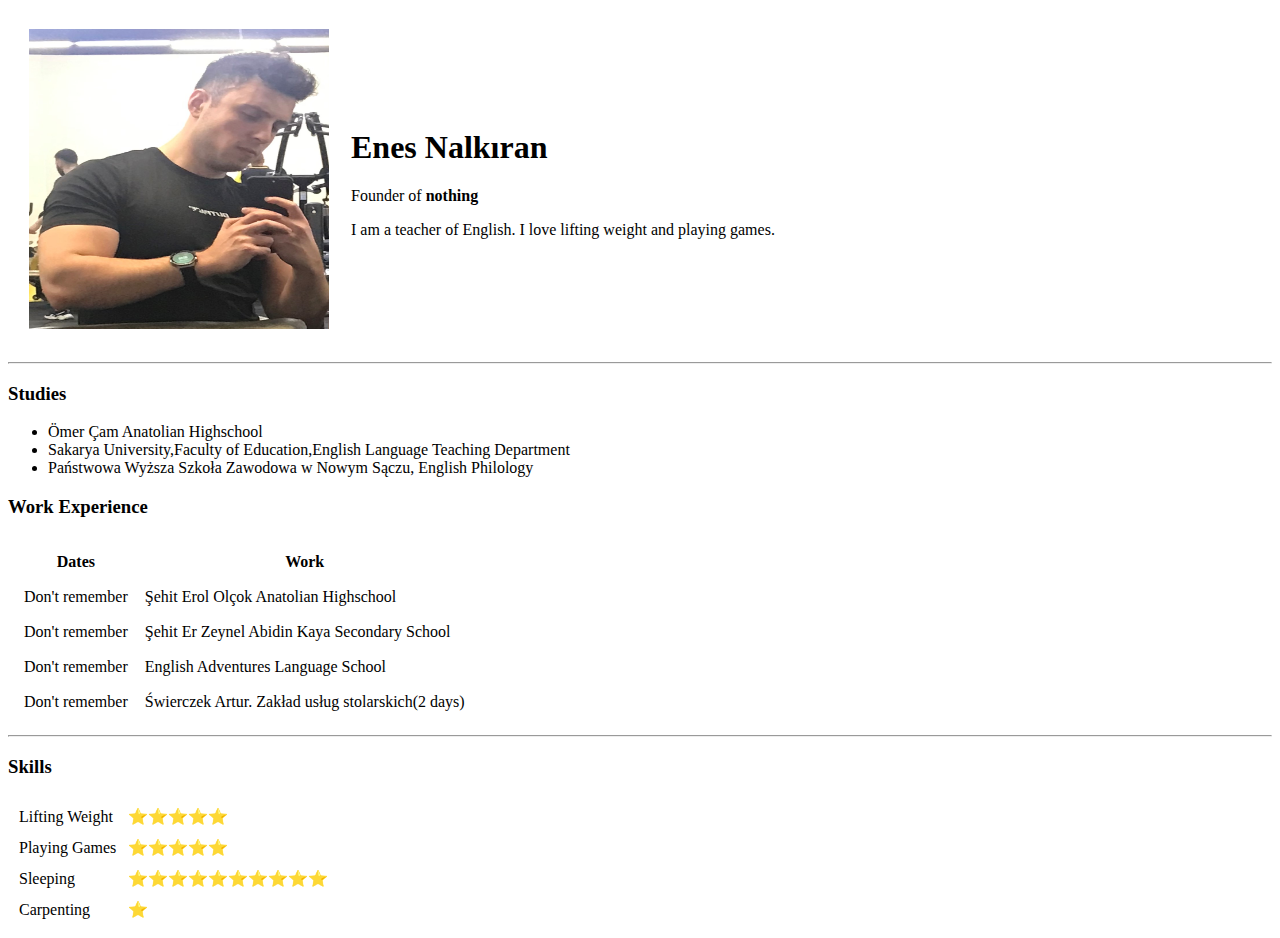
==== index.html @ b9405a16 "Rename 1.html to index.html" ====
<!DOCTYPE html>
<html lang="en">
<head>
    <meta charset="UTF-8">
    <meta http-equiv="X-UA-Compatible" content="IE=edge">
    <meta name="viewport" content="width=device-width, initial-scale=1.0">
    <title>Document</title>
</head>
<body>
    <table cellspacing="20">
        <tr>
            <td><img src="IMG_3890.jpg" alt="enes" width="300" height="300"></td>
            <td ><h1>Enes Nalkıran</h1>
                <p>Founder of <strong>nothing</strong></p>
                <p>I am a teacher of English. I love lifting weight and playing games.</p></td>
        </tr>
    </table>
    
    
    <hr>
    <h3>Studies</h3>
    <ul>
        <li>Ömer Çam Anatolian Highschool</li>
        <li>Sakarya University,Faculty of Education,English Language Teaching Department</li>
        <li>Państwowa Wyższa Szkoła Zawodowa w Nowym Sączu, English Philology</li>
    </ul>
    <h3>Work Experience</h3>
    <table cellspacing="15">
    <thead>
        <tr>
            <th>Dates</th>
            <th>Work</th>
        </tr>
    </thead>
    <tbody>
        <tr>
        <td>Don't remember</td>
        <td>Şehit Erol Olçok Anatolian Highschool</td>
    </tr>
    <tr>
        <td>Don't remember</td>
        <td>Şehit Er Zeynel Abidin Kaya Secondary School</td>
    </tr>
    <tr>
        <td>Don't remember</td>
        <td>English Adventures Language School</td>
    </tr>
    <tr>
        <td>Don't remember</td>
        <td>Świerczek Artur. Zakład usług stolarskich(2 days)</td>
    </tr>
    </tbody>
</table>
<hr>
<h3>Skills</h3>
<table cellspacing="10">
    <tr>
        <td>Lifting Weight</td>
        <td>⭐⭐⭐⭐⭐</td>
    </tr>
    <tr>
        <td>Playing Games</td>
        <td>⭐⭐⭐⭐⭐</td>
    </tr>
    <tr>
        <td>Sleeping</td>
        <td>⭐⭐⭐⭐⭐⭐⭐⭐⭐⭐</td>
    </tr>
    <tr>
        <td>Carpenting</td>
        <td>⭐</td>
    </tr>
</table>
</body>
</html>
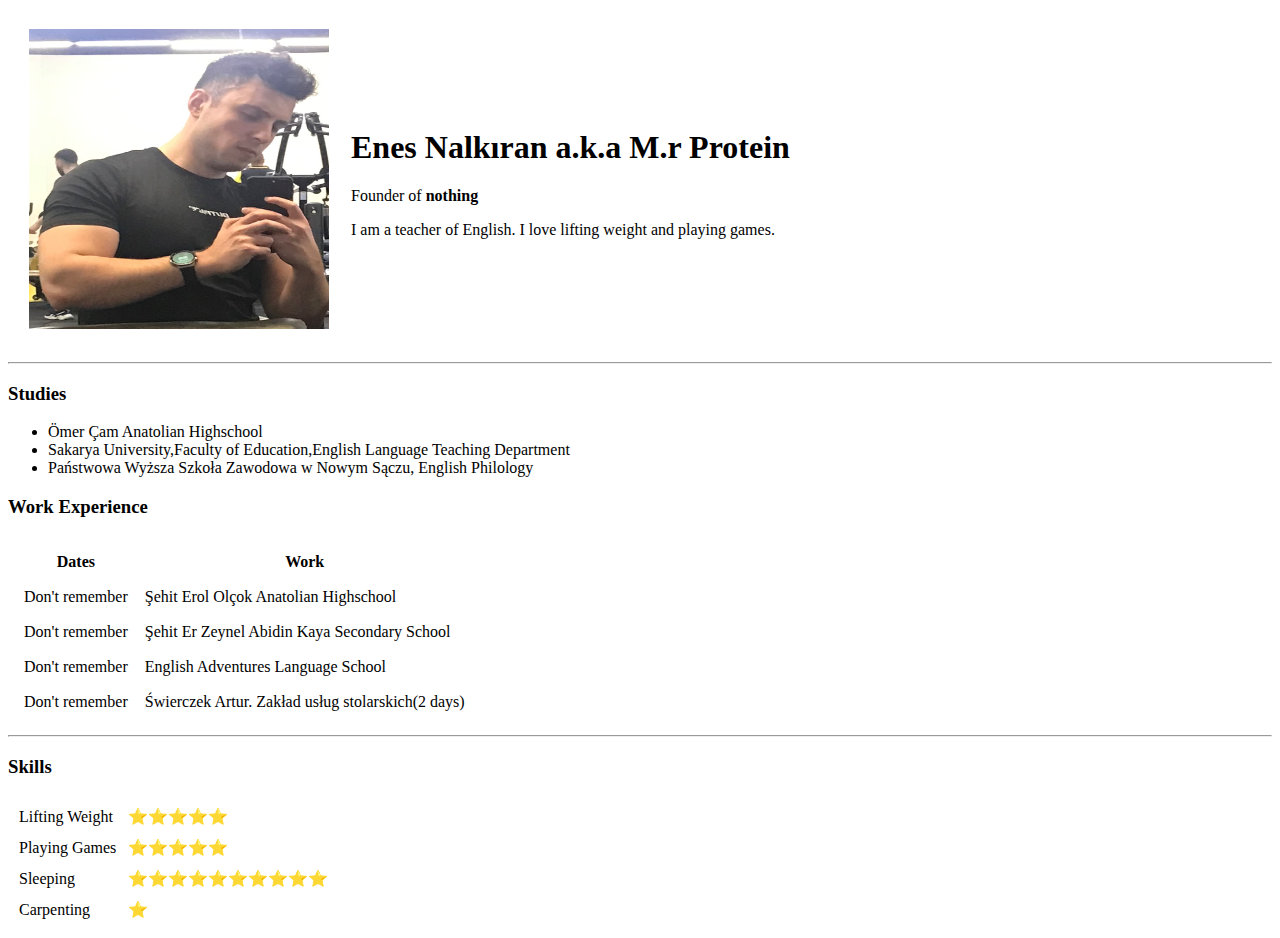
==== commit e5b3439b: "Changed Name" ====
--- a/index.html
+++ b/index.html
@@ -10,7 +10,7 @@
     <table cellspacing="20">
         <tr>
             <td><img src="IMG_3890.jpg" alt="enes" width="300" height="300"></td>
-            <td ><h1>Enes Nalkıran</h1>
+            <td ><h1>Enes Nalkıran a.k.a M.r Protein</h1>
                 <p>Founder of <strong>nothing</strong></p>
                 <p>I am a teacher of English. I love lifting weight and playing games.</p></td>
         </tr>
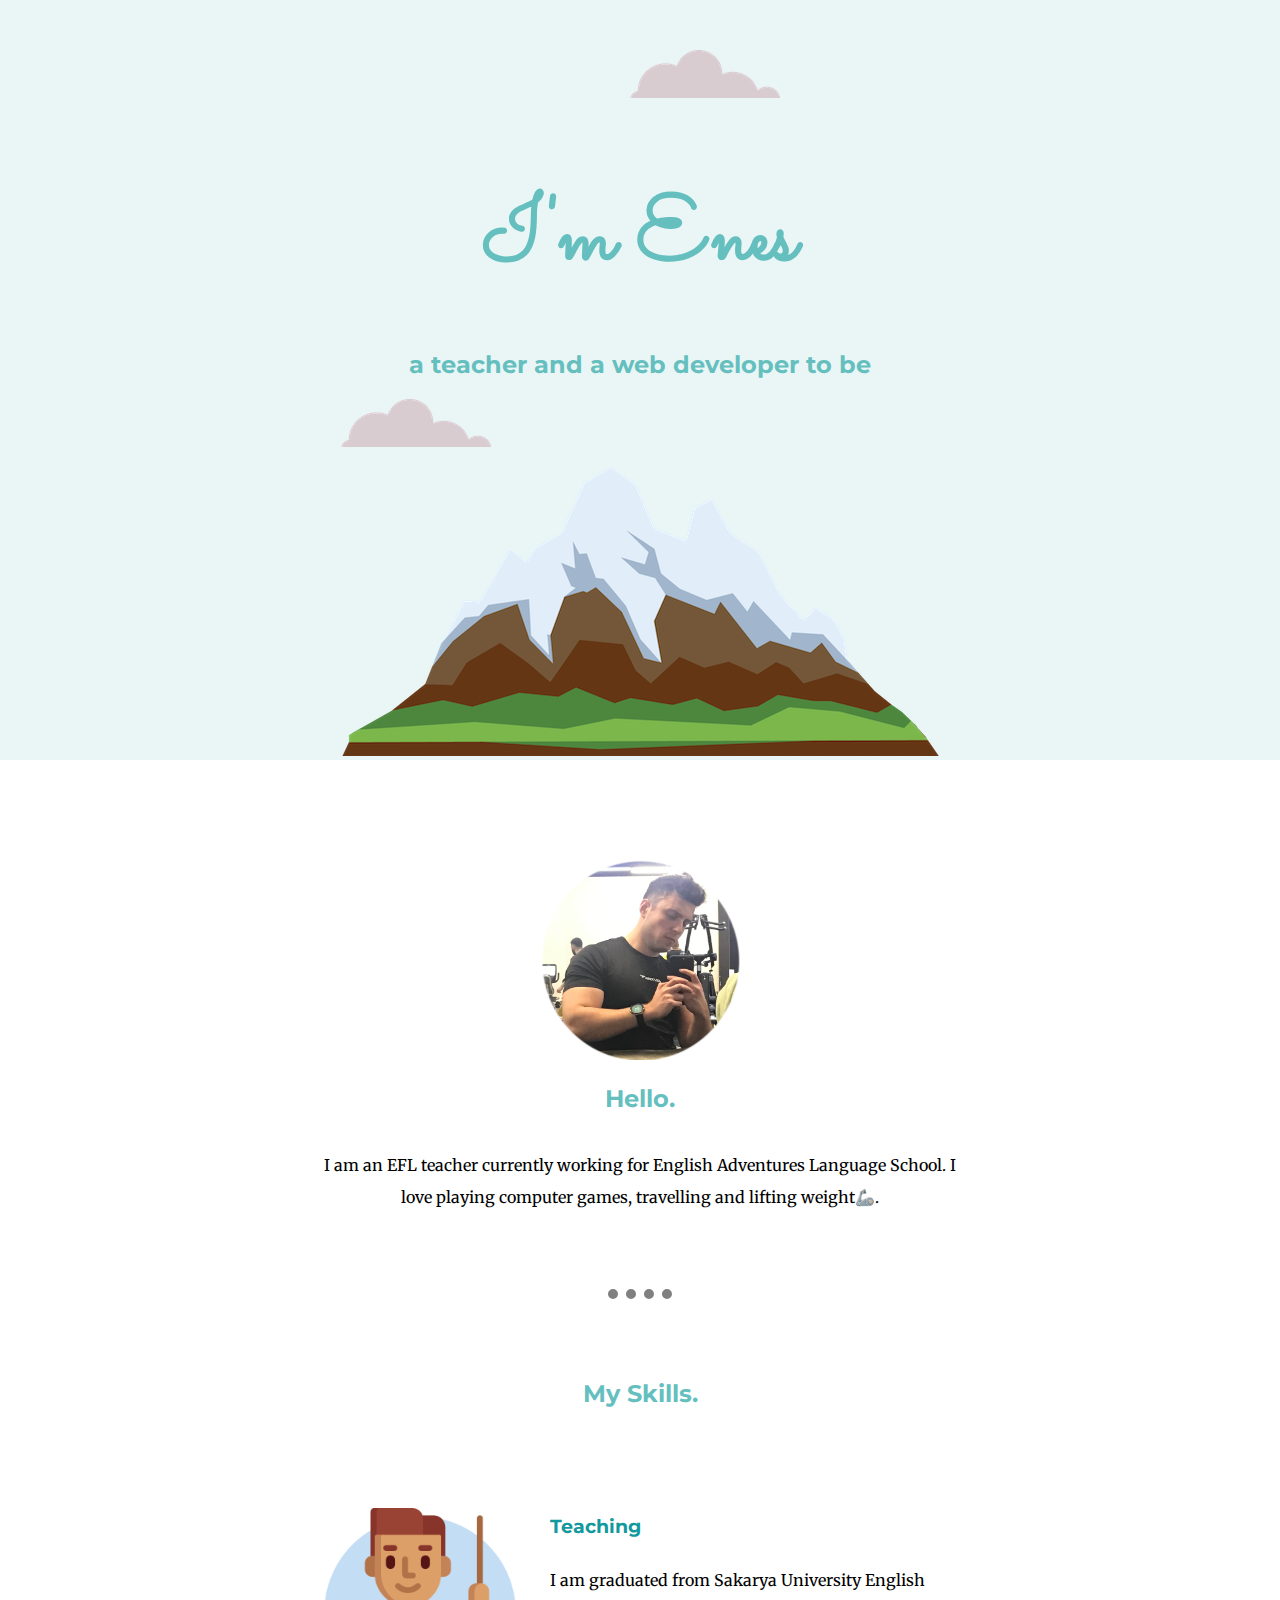
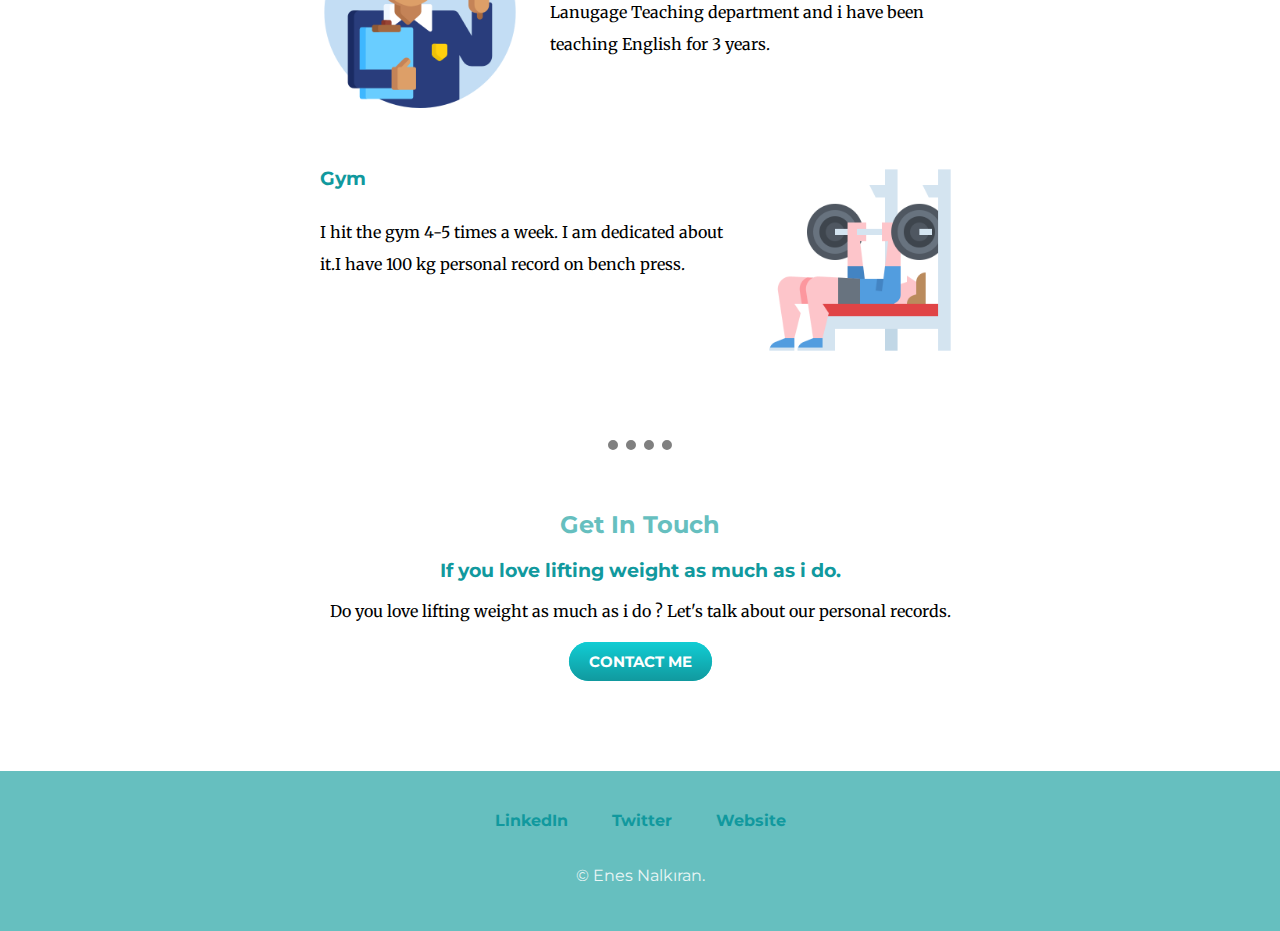
==== commit 94cdcc39: "New page" ====
--- a/index.html
+++ b/index.html
@@ -4,73 +4,57 @@
     <meta charset="UTF-8">
     <meta http-equiv="X-UA-Compatible" content="IE=edge">
     <meta name="viewport" content="width=device-width, initial-scale=1.0">
-    <title>Document</title>
+    <link rel="stylesheet" href="css/styles.css">
+    <link rel="icon" href="favicon.ico">
+    <link rel="preconnect" href="https://fonts.googleapis.com">
+<link rel="preconnect" href="https://fonts.gstatic.com" crossorigin>
+<link href="https://fonts.googleapis.com/css2?family=Merriweather&family=Montserrat&family=Sacramento&display=swap" rel="stylesheet">
+    <title>Enes</title>
 </head>
 <body>
-    <table cellspacing="20">
-        <tr>
-            <td><img src="IMG_3890.jpg" alt="enes" width="300" height="300"></td>
-            <td ><h1>Enes Nalkıran a.k.a M.r Protein</h1>
-                <p>Founder of <strong>nothing</strong></p>
-                <p>I am a teacher of English. I love lifting weight and playing games.</p></td>
-        </tr>
-    </table>
-    
-    
-    <hr>
-    <h3>Studies</h3>
-    <ul>
-        <li>Ömer Çam Anatolian Highschool</li>
-        <li>Sakarya University,Faculty of Education,English Language Teaching Department</li>
-        <li>Państwowa Wyższa Szkoła Zawodowa w Nowym Sączu, English Philology</li>
-    </ul>
-    <h3>Work Experience</h3>
-    <table cellspacing="15">
-    <thead>
-        <tr>
-            <th>Dates</th>
-            <th>Work</th>
-        </tr>
-    </thead>
-    <tbody>
-        <tr>
-        <td>Don't remember</td>
-        <td>Şehit Erol Olçok Anatolian Highschool</td>
-    </tr>
-    <tr>
-        <td>Don't remember</td>
-        <td>Şehit Er Zeynel Abidin Kaya Secondary School</td>
-    </tr>
-    <tr>
-        <td>Don't remember</td>
-        <td>English Adventures Language School</td>
-    </tr>
-    <tr>
-        <td>Don't remember</td>
-        <td>Świerczek Artur. Zakład usług stolarskich(2 days)</td>
-    </tr>
-    </tbody>
-</table>
-<hr>
-<h3>Skills</h3>
-<table cellspacing="10">
-    <tr>
-        <td>Lifting Weight</td>
-        <td>⭐⭐⭐⭐⭐</td>
-    </tr>
-    <tr>
-        <td>Playing Games</td>
-        <td>⭐⭐⭐⭐⭐</td>
-    </tr>
-    <tr>
-        <td>Sleeping</td>
-        <td>⭐⭐⭐⭐⭐⭐⭐⭐⭐⭐</td>
-    </tr>
-    <tr>
-        <td>Carpenting</td>
-        <td>⭐</td>
-    </tr>
-</table>
+    <div class="top-container">
+        <img class="top-cloud" src="images/cloud.png" alt="cloudimage">
+        <h1>I'm Enes</h1>
+        <h2>a teacher and a web developer to be</h2>
+        <img class="bottom-cloud" src="images/cloud.png" alt="cloudimage">
+        <img src="images/mountain.png" alt="mountainimage">
+    </div>
+    <div class="middle-container">
+        <div class="profile">
+          <img class="enes" src="images/Adsız.png" alt="me">
+          <h2>Hello.</h2>
+          <p class="profile-explanation">I am an EFL teacher currently working for English Adventures Language School. I love playing computer games, travelling and lifting weight🦾.</p>
+        </div>
+        <hr>
+        <div class="skills">
+          <h2>My Skills.</h2>
+          <div class="skill-row">
+            <img class="teaching" src="images/teacher.png" alt="">
+            <h3>Teaching</h3>
+            <p>I am graduated from Sakarya University English Lanugage Teaching department and i have been teaching English for 3 years.</p>
+          </div>
+          <div class="skill-row">
+            <img class="bench" src="images/bench-press.png" alt="">
+            <h3>Gym</h3>
+            <p class="gym">I hit the gym 4-5 times a week. I am dedicated about it.I have 100 kg personal record on bench press.</p>
+          </div>
+        </div>
+        <hr>
+        <div class="contact-me">
+          <h2>Get In Touch</h2>
+          <h3>If you love lifting weight as much as i do.</h3>
+          <p class="last">Do you love lifting weight as much as i do ? Let's talk about our personal records.</p>
+          <a class="btn" href="mailto:enesnalkrn@gmail.com">CONTACT ME</a>
+        </div>
+      </div>
+      
+      
+      <div class="bottom-container">
+        <a class="footer-link" href="https://www.linkedin.com/">LinkedIn</a>
+        <a class="footer-link" href="https://twitter.com/">Twitter</a>
+        <a class="footer-link" href="https://www.appbrewery.co/">Website</a>
+        <p class="name">© Enes Nalkıran.</p>
+        
+      </div>
 </body>
 </html>
-
--- a/css/styles.css
+++ b/css/styles.css
@@ -0,0 +1,132 @@
+body{
+    margin: 0px;
+    text-align: center;
+    font-family: 'Merriweather', serif;
+    
+}
+
+hr {
+    border-color: grey;
+    border-width: 10px;
+    border-style: none;
+    border-top-style: dotted;
+    width: 5%;
+    margin: 60px auto;
+}
+.profile-explanation{
+    text-align: center;
+    width: 50%;
+    display: inline-block;
+    line-height: 2;
+}
+.top-container{
+    background-color: #EAF6F6;
+    margin: 0px;
+    padding-top: 100px
+}
+.middle-container{
+    margin: 100px auto;
+}
+.bottom-container{
+    background-color: #66bfbf;
+    height: 80px;
+    padding: 40px;
+    font-family: 'Montserrat', sans-serif;
+    margin-top: 35px;
+}
+h1{
+    margin:50px auto 0 auto ;
+    font-family: 'Sacramento', cursive;
+    font-size: 5.625rem;
+    color: #66BFBF;
+    line-height: 2;
+}
+h2{
+    font-family: 'Montserrat', sans-serif;
+    font-size: 1.5rem;
+    color: #66BFBF;
+    font-weight:bold;
+}
+h3{
+    font-family: 'Montserrat', sans-serif;
+    color: #11999E;
+}
+
+.bottom-cloud{
+    position: absolute;
+}
+.top-cloud{
+    position:absolute;
+    right: 500px;
+    top: 50px;
+}
+.teaching{
+    height: 200px;
+    width: 200px;
+    float: left;
+    margin-right: 30px;
+}
+.bench{
+    height: 200px;
+    width: 200px;
+    float: right;
+    margin-left: 30px;
+}
+a{
+    color: #11999E;
+    padding: 20px;
+    text-decoration: none;
+    font-weight: bold;
+
+}
+.skill-row{
+   margin:100px auto;
+    width: 50%;
+    text-align: left;
+    line-height: 2;
+    
+}
+.enes{
+    width: 200px;
+    height: 200px;
+}
+.name{
+    color:#EAF6F6;
+    padding-top: 20px
+}
+.last{
+    margin-bottom: 30px;
+}
+.btn {
+    background: #11cdd4;
+    background-image: -webkit-linear-gradient(top, #11cdd4, #11999e);
+    background-image: -moz-linear-gradient(top, #11cdd4, #11999e);
+    background-image: -ms-linear-gradient(top, #11cdd4, #11999e);
+    background-image: -o-linear-gradient(top, #11cdd4, #11999e);
+    background-image: linear-gradient(to bottom, #11cdd4, #11999e);
+    -webkit-border-radius: 28;
+    -moz-border-radius: 28;
+    border-radius: 28px;
+    font-family: Arial;
+    color: #ffffff;
+    font-size: 15px;
+    padding: 10px 20px 10px 20px;
+    text-decoration: none;
+    font-family: 'Montserrat', sans-serif;
+  }
+  
+  .btn:hover {
+    background: #30e3cb;
+    background-image: -webkit-linear-gradient(top, #30e3cb, #2bc4ad);
+    background-image: -moz-linear-gradient(top, #30e3cb, #2bc4ad);
+    background-image: -ms-linear-gradient(top, #30e3cb, #2bc4ad);
+    background-image: -o-linear-gradient(top, #30e3cb, #2bc4ad);
+    background-image: linear-gradient(to bottom, #30e3cb, #2bc4ad);
+    text-decoration: none;
+  }
+  .skills{
+    padding: 0.1px;
+  }
+  a:hover{
+    color:#EAF6F6
+  }